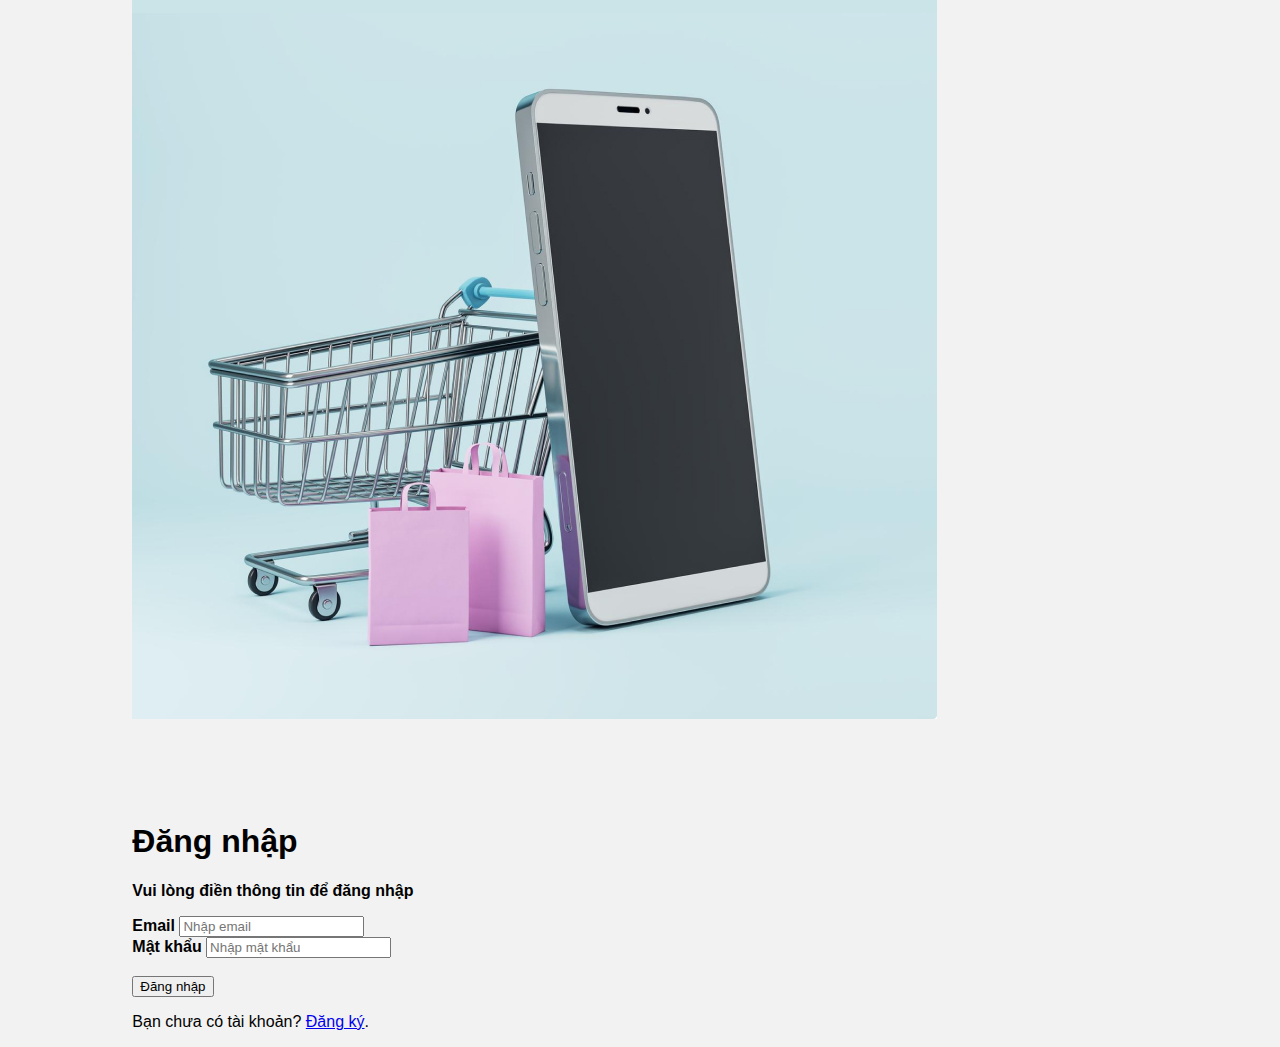
==== login.html @ 10e3934b "Thiết kế giao diện trang chủ" ====
<!DOCTYPE html>
<html lang="en">
  <head>
    <meta charset="UTF-8" />
    <meta name="viewport" content="width=device-width, initial-scale=1.0" />
    <title>Đăng nhập</title>
    <link rel="stylesheet" href="styles.css" />
    <link rel="stylesheet" href="/css/login.css" />
  </head>

  <body>
    <div id="wrapper">
      <div id="header">
        <div class="logo">
          <img src="img/logo.png" alt="Logo" />
        </div>
        <nav class="main-nav">
          <a href="#">Trang chủ</a>
          <a href="#">Sản Phẩm</a>
          <a href="#">Liên hệ</a>
          <a href="#">Góp ý</a>
        </nav>
        <div id="actions">
          <div class="search">
            <input
              type="text"
              class="searchTerm"
              placeholder="What are you looking for?"
            />
            <button type="submit" class="searchButton">
              <i class="fa fa-search">🔍</i>
            </button>
          </div>
        </div>
      </div>
      <div id="main-content">
        <div class="container">
          <div>
            <img src="img/authscreen.jpg" class="login-image" alt="User Icon" />
          </div>
          <div style="margin-top: 100px; width: 500px">
            <h1>Đăng nhập</h1>
            <p><b>Vui lòng điền thông tin để đăng nhập</b></p>
            <form action="/login" method="POST">
              <div class="login-form">
                <label for="email" class="form-label"><b>Email</b></label>
                <input
                  type="text"
                  placeholder="Nhập email"
                  name="email"
                  class="form-field"
                  required
                />
              </div>
              <div class="login-form">
                <label for="psw" class="form-label"><b>Mật khẩu</b></label>
                <input
                  type="password"
                  placeholder="Nhập mật khẩu"
                  name="psw"
                  class="form-field"
                  required
                />
              </div>
              <br />
              <div>
                <button type="submit" class="registerbtn">Đăng nhập</button>
              </div>
              <div class="container signin">
                <p>Bạn chưa có tài khoản? <a href="/register">Đăng ký</a>.</p>
              </div>
            </form>
          </div>
        </div>
      </div>
      <footer></footer>
    </div>
  </body>
</html>
---- styles.css ----
body {
  font-family: 'Open Sans', sans-serif;
  background: #f2f2f2;
  margin: 0;
  padding: 0;
}

#wrapper {
  width: auto;
  height: auto;
}

#header {
  display: flex;
  align-items: center;
  border-bottom: 1px solid #ccc;
  padding: 0 20px;
}

.logo img {
  width: 80px;
  height: 80px;
  margin: 0 20px;
}

.main-nav {
  display: flex;
  gap: 15px;
  flex-grow: 1;
  margin-left: 300px;

}

.main-nav a {
  text-decoration: none;
  color: black;
  display: block;
}

.main-nav a:hover {
  text-decoration: underline;
  background:#ccc;
  color:black;
}

.search {
  position: relative;
  width: 100%;
  max-width: 400px;
  margin: auto;
}

.searchTerm {
  width: 80%;
  padding: 10px 50px 10px 10px;
  border: 1px solid #ccc;
  border-radius: 25px;
  outline: none;
}

.searchButton {
  position: absolute;
  right: 10px;
  top: 50%;
  transform: translateY(-50%);
  border: none;
  background: none;
  cursor: pointer;
}

.searchButton i {
  font-size: 16px;
}

#actions {
  display: flex;
  gap: 20px;
  align-items: center;
  margin-right: 30px;
}

#actions .item img,
#actions .item_cart img {
  max-height: 40px;
}



#menu_left {
  width: 20%;
  padding: 20px;
  border-right: 1px solid #ccc;
}

#menu_left ul {
  list-style: none;
  padding: 0;
}

#menu_left ul li {
  margin: 15px 0;
  position: relative;
}

#menu_left ul li a {
  color: #000;
  text-decoration: none;
  display: block;
  padding: 0 16px;
}

#menu_left ul li:hover {
  background: gainsboro;
}

#menu_left .sub-menu {
  position: absolute;
  left: 100%;
  top: 0;
  width: 200px;
  display: none;
  background: #f5f5f5;
  border-left: 1px solid #f5f5f5;
  font-size: 90%;
  border-radius: 0 10px 10px 0;
}

#menu_left li:hover .sub-menu {
  display: block;
}

#banner {
  width: 80%;
  padding: 20px;
  background-color: #f5f5f5;
}

#banner .box-right {
  width: 100%;
  padding: 20px;
  background-color: #fff;
  text-align: center;
}

#banner .box-right h2 {
  font-size: 2em;
  margin: 0;
}

#banner .box-right p {
  margin: 20px 0;
  font-size: 1.2em;
}

main {
  display: flex;
  padding: 20px;
}

.sidebar {
  width: 20%;
  padding-right: 20px;
}

.sidebar ul {
  list-style: none;
  padding: 0;
  margin: 0;
}

.sidebar li {
  margin-bottom: 10px;
}

.sidebar a {
  text-decoration: none;
  color: #333;
  display: block;
  padding: 10px;
  border: 1px solid #ddd;
  border-radius: 4px;
}

.main-banner {
  width: 80%;
}

.slider{
  width: auto;
  max-width: 100vw;
  height: 700px;
  margin: auto;
  position: relative;
  overflow: hidden;
}
.slider .list{
  position: absolute;
  width: max-content;
  height: 100%;
  left: 0;
  top: 0;
  display: flex;
  transition: 1s;
}
.slider .list img{
  width: 1000px;
  max-width: 100vw;
  height: 100%;
  object-fit: cover;
}
.slider .buttons{
  position:relative;
  top: 45%;
  left: 5%;
  width: 90%;
  display: flex;
  justify-content: space-between;
}
.slider .buttons button{
  width: 50px;
  height: 50px;
  border-radius: 50%;
  background-color:burlywood;
  color:#333;
  border: none;
  font-family: monospace;
  font-weight: bold;
}
.slider .dots{
  position: absolute;
  bottom: 10px;
  left: 0;
  color:burlywood;
  width: 100%;
  margin: 0;
  padding: 0;
  display: flex;
  justify-content: center;
}
.slider .dots li{
  list-style: none;
  width: 10px;
  height: 10px;
  background-color:blanchedalmond;
  margin: 10px;
  border-radius: 20px;
  transition: 0.5s;
}
.slider .dots li.active{
  width: 30px;
}
@media screen and (max-width: 768px){
  .slider{
      height: 400px;
  }
}
---- css/login.css ----
body {
    font-family: 'Open Sans', sans-serif;
    background: #f2f2f2;
    margin: 0;
    padding: 0;
    display: flex;
    justify-content: center;
    align-items: center;
    height: 100vh;
}

#login-wrapper {
    display: flex;
    justify-content: center;
    align-items: center;
    width: 100%;
    height: 100%;
    background: #f2f2f2;
}

#login-box {
    background: #fff;
    padding: 40px;
    border-radius: 10px;
    box-shadow: 0 0 10px rgba(0, 0, 0, 0.1);
    text-align: center;
    width: 300px;
}

#login-box h2 {
    margin: 0 0 20px;
    font-size: 24px;
    color: #333;
}

.input-box {
    position: relative;
    margin-bottom: 30px;
}

.input-box input {
    width: 100%;
    padding: 10px 10px 10px 0;
    background: none;
    border: none;
    border-bottom: 1px solid #ccc;
    outline: none;
    color: #333;
    font-size: 16px;
}

.input-box label {
    position: absolute;
    top: 0;
    left: 0;
    padding: 10px 0;
    pointer-events: none;
    font-size: 16px;
    color: #999;
    transition: 0.5s;
}

.input-box input:focus ~ label,
.input-box input:valid ~ label {
    top: -20px;
    left: 0;
    color: #007BFF;
    font-size: 12px;
}

.login-button {
    width: 100%;
    padding: 10px;
    border: none;
    background: #007BFF;
    color: #fff;
    font-size: 16px;
    cursor: pointer;
    border-radius: 5px;
    transition: background 0.3s;
}

.login-button:hover {
    background: #0056b3;
}

.login-links {
    margin-top: 20px;
}

.login-links a {
    color: #007BFF;
    text-decoration: none;
    font-size: 14px;
}

.login-links a:hover {
    text-decoration: underline;
}
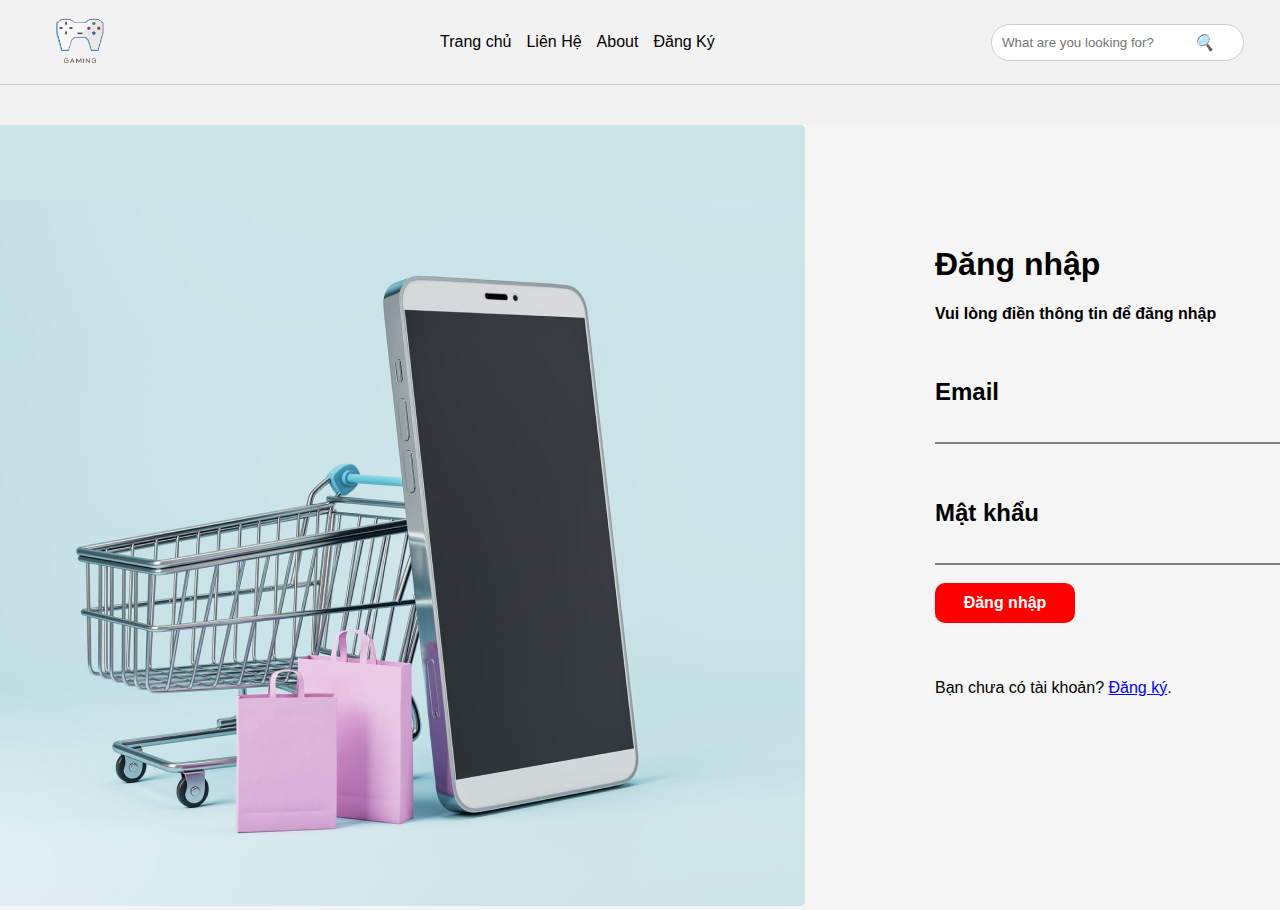
==== commit fc719e31: "Trang About và Liên hệ" ====
--- a/login.html
+++ b/login.html
@@ -4,7 +4,7 @@
     <meta charset="UTF-8" />
     <meta name="viewport" content="width=device-width, initial-scale=1.0" />
     <title>Đăng nhập</title>
-    <link rel="stylesheet" href="styles.css" />
+    <link rel="stylesheet" href="/styles.css" />
     <link rel="stylesheet" href="/css/login.css" />
   </head>
 
@@ -15,11 +15,11 @@
           <img src="img/logo.png" alt="Logo" />
         </div>
         <nav class="main-nav">
-          <a href="#">Trang chủ</a>
-          <a href="#">Sản Phẩm</a>
-          <a href="#">Liên hệ</a>
-          <a href="#">Góp ý</a>
-        </nav>
+          <a href="html/home.html">Trang chủ</a>
+          <a href="html/contact.html">Liên Hệ</a>
+          <a href="html/about.html">About</a>
+          <a href="login.html">Đăng Ký</a>
+      </nav>
         <div id="actions">
           <div class="search">
             <input
--- a/styles.css
+++ b/styles.css
@@ -35,6 +35,7 @@
   text-decoration: none;
   color: black;
   display: block;
+  
 }
 
 .main-nav a:hover {
--- a/css/login.css
+++ b/css/login.css
@@ -1,99 +1,93 @@
-body {
-    font-family: 'Open Sans', sans-serif;
-    background: #f2f2f2;
-    margin: 0;
-    padding: 0;
-    display: flex;
-    justify-content: center;
-    align-items: center;
-    height: 100vh;
+.container {
+  display: flex;
+  margin-top: 40px;
+  background-color: #f5f5f5;
+  gap: 130px;
 }
 
-#login-wrapper {
-    display: flex;
-    justify-content: center;
-    align-items: center;
-    width: 100%;
-    height: 100%;
-    background: #f2f2f2;
+.login-form{
+  position: relative;
+  padding: 15px 0 0;
+  margin-top: 40px;
+  width: 100%;
+  ;
 }
 
-#login-box {
-    background: #fff;
-    padding: 40px;
-    border-radius: 10px;
-    box-shadow: 0 0 10px rgba(0, 0, 0, 0.1);
-    text-align: center;
-    width: 300px;
+.form-field {
+  font-family: inherit;
+  width: 100%;
+  border: 0;
+  border-bottom: 2px solid gray;
+  outline: 0;
+  font-size: 1.3rem;
+  color: black;
+  padding: 7px 0;
+  background: transparent;
+  transition: border-color 0.2s;
+
+  &::placeholder {
+    color: transparent;
+  }
+
+  /* &:placeholder-shown ~ .form-label {
+    font-size: 1.3rem;
+    cursor: text;
+    top: 20px;
+  } */
 }
 
-#login-box h2 {
-    margin: 0 0 20px;
-    font-size: 24px;
-    color: #333;
+.form-label {
+  position: relative;
+  top: 0;;
+  display: block;
+  transition: 0.2s;
+  font-size: 1.5rem;
+  color: black;
 }
 
-.input-box {
-    position: relative;
-    margin-bottom: 30px;
+.form-field:focus {
+  /* ~ .form-label {
+    position: absolute;
+    top: 0;
+    display: block;
+    transition: 0.2s;
+    font-size: 1rem;
+    color: #11998e;
+    font-weight: 700;
+  } */
+  
+  font-weight: 700;
+  border-width: 2px;
+  border-image: linear-gradient(to right, #11998e, #38ef7d);
+  border-image-slice: 1;
 }
 
-.input-box input {
-    width: 100%;
-    padding: 10px 10px 10px 0;
-    background: none;
-    border: none;
-    border-bottom: 1px solid #ccc;
-    outline: none;
-    color: #333;
-    font-size: 16px;
+.form-field {
+  /* position: absolute; */
+  top: 0;
+  display: block;
+  transition: 0.2s;
+  font-size: 1.2rem;
+  color: gray;
 }
 
-.input-box label {
-    position: absolute;
-    top: 0;
-    left: 0;
-    padding: 10px 0;
-    pointer-events: none;
-    font-size: 16px;
-    color: #999;
-    transition: 0.5s;
+.login-image {
+    width: 805px;
+    height: 781px;
+
 }
 
-.input-box input:focus ~ label,
-.input-box input:valid ~ label {
-    top: -20px;
-    left: 0;
-    color: #007BFF;
-    font-size: 12px;
+.registerbtn {
+    background-color: red;
+    width: 140px;
+    height: 40px;
+    border: none;
+    border-radius: 10px;
+    font-size: 1rem;
+    font-weight: bold;
+    color: white;
 }
 
-.login-button {
-    width: 100%;
-    padding: 10px;
-    border: none;
-    background: #007BFF;
-    color: #fff;
-    font-size: 16px;
-    cursor: pointer;
-    border-radius: 5px;
-    transition: background 0.3s;
-}
-
-.login-button:hover {
-    background: #0056b3;
-}
-
-.login-links {
-    margin-top: 20px;
-}
-
-.login-links a {
-    color: #007BFF;
-    text-decoration: none;
-    font-size: 14px;
-}
-
-.login-links a:hover {
-    text-decoration: underline;
-}
+.registerbtn:hover {
+    background-color: #0c2e8b;
+}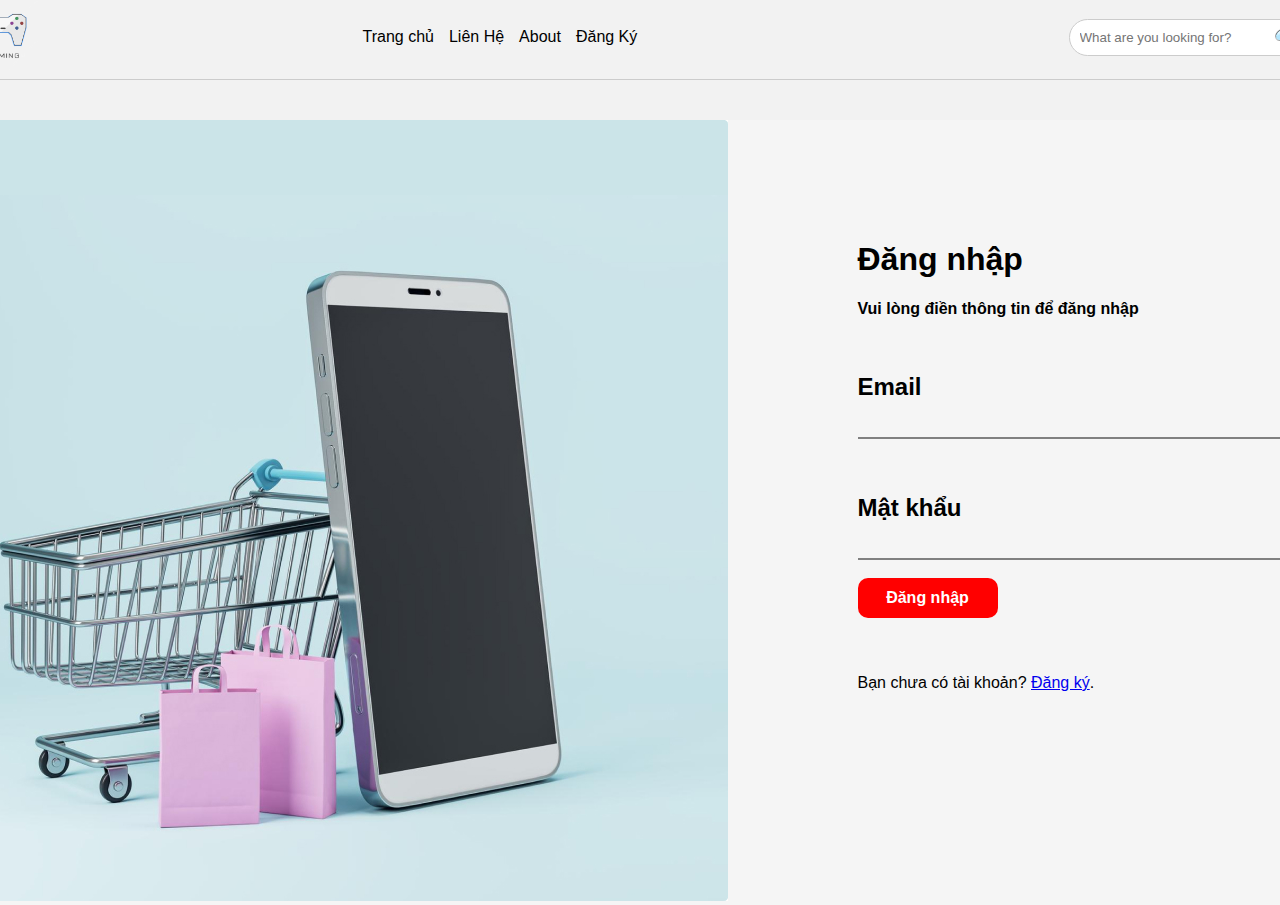
==== commit 55d0fe4e: "Giải quyết xung đột trong file CSS" ====
--- a/login.html
+++ b/login.html
@@ -4,7 +4,7 @@
     <meta charset="UTF-8" />
     <meta name="viewport" content="width=device-width, initial-scale=1.0" />
     <title>Đăng nhập</title>
-    <link rel="stylesheet" href="/styles.css" />
+    <link rel="stylesheet" href="/css/styles.css" />
     <link rel="stylesheet" href="/css/login.css" />
   </head>
 
--- a/css/styles.css
+++ b/css/styles.css
@@ -0,0 +1,257 @@
+body {
+  font-family: 'Open Sans', sans-serif;
+  background: #f2f2f2;
+  margin: 0;
+  padding: 0;
+}
+
+#wrapper {
+  width: auto;
+  height: auto;
+}
+
+#header {
+  display: flex;
+  align-items: center;
+  border-bottom: 1px solid #ccc;
+  padding: 0 20px;
+}
+
+.logo img {
+  width: 80px;
+  height: 80px;
+  margin: 0 20px;
+}
+
+.main-nav {
+  display: flex;
+  gap: 15px;
+  flex-grow: 1;
+  margin-left: 300px;
+
+}
+
+.main-nav a {
+  text-decoration: none;
+  color: black;
+  display: block;
+  
+}
+
+.main-nav a:hover {
+  text-decoration: underline;
+  background:#ccc;
+  color:black;
+}
+
+.search {
+  position: relative;
+  width: 100%;
+  max-width: 400px;
+  margin: auto;
+}
+
+.searchTerm {
+  width: 80%;
+  padding: 10px 50px 10px 10px;
+  border: 1px solid #ccc;
+  border-radius: 25px;
+  outline: none;
+}
+
+.searchButton {
+  position: absolute;
+  right: 10px;
+  top: 50%;
+  transform: translateY(-50%);
+  border: none;
+  background: none;
+  cursor: pointer;
+}
+
+.searchButton i {
+  font-size: 16px;
+}
+
+#actions {
+  display: flex;
+  gap: 20px;
+  align-items: center;
+  margin-right: 30px;
+}
+
+#actions .item img,
+#actions .item_cart img {
+  max-height: 40px;
+}
+
+
+
+#menu_left {
+  width: 20%;
+  padding: 20px;
+  border-right: 1px solid #ccc;
+}
+
+#menu_left ul {
+  list-style: none;
+  padding: 0;
+}
+
+#menu_left ul li {
+  margin: 15px 0;
+  position: relative;
+}
+
+#menu_left ul li a {
+  color: #000;
+  text-decoration: none;
+  display: block;
+  padding: 0 16px;
+}
+
+#menu_left ul li:hover {
+  background: gainsboro;
+}
+
+#menu_left .sub-menu {
+  position: absolute;
+  left: 100%;
+  top: 0;
+  width: 200px;
+  display: none;
+  background: #f5f5f5;
+  border-left: 1px solid #f5f5f5;
+  font-size: 90%;
+  border-radius: 0 10px 10px 0;
+}
+
+#menu_left li:hover .sub-menu {
+  display: block;
+}
+
+#banner {
+  width: 80%;
+  padding: 20px;
+  background-color: #f5f5f5;
+}
+
+#banner .box-right {
+  width: 100%;
+  padding: 20px;
+  background-color: #fff;
+  text-align: center;
+}
+
+#banner .box-right h2 {
+  font-size: 2em;
+  margin: 0;
+}
+
+#banner .box-right p {
+  margin: 20px 0;
+  font-size: 1.2em;
+}
+
+main {
+  display: flex;
+  padding: 20px;
+}
+
+.sidebar {
+  width: 20%;
+  padding-right: 20px;
+}
+
+.sidebar ul {
+  list-style: none;
+  padding: 0;
+  margin: 0;
+}
+
+.sidebar li {
+  margin-bottom: 10px;
+}
+
+.sidebar a {
+  text-decoration: none;
+  color: #333;
+  display: block;
+  padding: 10px;
+  border: 1px solid #ddd;
+  border-radius: 4px;
+}
+
+.main-banner {
+  width: 80%;
+}
+
+.slider{
+  width: auto;
+  max-width: 100vw;
+  height: 700px;
+  margin: auto;
+  position: relative;
+  overflow: hidden;
+}
+.slider .list{
+  position: absolute;
+  width: max-content;
+  height: 100%;
+  left: 0;
+  top: 0;
+  display: flex;
+  transition: 1s;
+}
+.slider .list img{
+  width: 1000px;
+  max-width: 100vw;
+  height: 100%;
+  object-fit: cover;
+}
+.slider .buttons{
+  position:relative;
+  top: 45%;
+  left: 5%;
+  width: 90%;
+  display: flex;
+  justify-content: space-between;
+}
+.slider .buttons button{
+  width: 50px;
+  height: 50px;
+  border-radius: 50%;
+  background-color:burlywood;
+  color:#333;
+  border: none;
+  font-family: monospace;
+  font-weight: bold;
+}
+.slider .dots{
+  position: absolute;
+  bottom: 10px;
+  left: 0;
+  color:burlywood;
+  width: 100%;
+  margin: 0;
+  padding: 0;
+  display: flex;
+  justify-content: center;
+}
+.slider .dots li{
+  list-style: none;
+  width: 10px;
+  height: 10px;
+  background-color:blanchedalmond;
+  margin: 10px;
+  border-radius: 20px;
+  transition: 0.5s;
+}
+.slider .dots li.active{
+  width: 30px;
+}
+@media screen and (max-width: 768px){
+  .slider{
+      height: 400px;
+  }
+}--- a/css/login.css
+++ b/css/login.css
@@ -90,4 +90,103 @@
 
 .registerbtn:hover {
     background-color: #0c2e8b;
-}+}
+body {
+    font-family: 'Open Sans', sans-serif;
+    background: #f2f2f2;
+    margin: 0;
+    padding: 0;
+    display: flex;
+    justify-content: center;
+    align-items: center;
+    height: 100vh;
+}
+
+#login-wrapper {
+    display: flex;
+    justify-content: center;
+    align-items: center;
+    width: 100%;
+    height: 100%;
+    background: #f2f2f2;
+}
+
+#login-box {
+    background: #fff;
+    padding: 40px;
+    border-radius: 10px;
+    box-shadow: 0 0 10px rgba(0, 0, 0, 0.1);
+    text-align: center;
+    width: 300px;
+}
+
+#login-box h2 {
+    margin: 0 0 20px;
+    font-size: 24px;
+    color: #333;
+}
+
+.input-box {
+    position: relative;
+    margin-bottom: 30px;
+}
+
+.input-box input {
+    width: 100%;
+    padding: 10px 10px 10px 0;
+    background: none;
+    border: none;
+    border-bottom: 1px solid #ccc;
+    outline: none;
+    color: #333;
+    font-size: 16px;
+}
+
+.input-box label {
+    position: absolute;
+    top: 0;
+    left: 0;
+    padding: 10px 0;
+    pointer-events: none;
+    font-size: 16px;
+    color: #999;
+    transition: 0.5s;
+}
+
+.input-box input:focus ~ label,
+.input-box input:valid ~ label {
+    top: -20px;
+    left: 0;
+    color: #007BFF;
+    font-size: 12px;
+}
+
+.login-button {
+    width: 100%;
+    padding: 10px;
+    border: none;
+    background: #007BFF;
+    color: #fff;
+    font-size: 16px;
+    cursor: pointer;
+    border-radius: 5px;
+    transition: background 0.3s;
+}
+
+.login-button:hover {
+    background: #0056b3;
+}
+
+.login-links {
+    margin-top: 20px;
+}
+
+.login-links a {
+    color: #007BFF;
+    text-decoration: none;
+    font-size: 14px;
+}
+
+.login-links a:hover {
+    text-decoration: underline;
+}
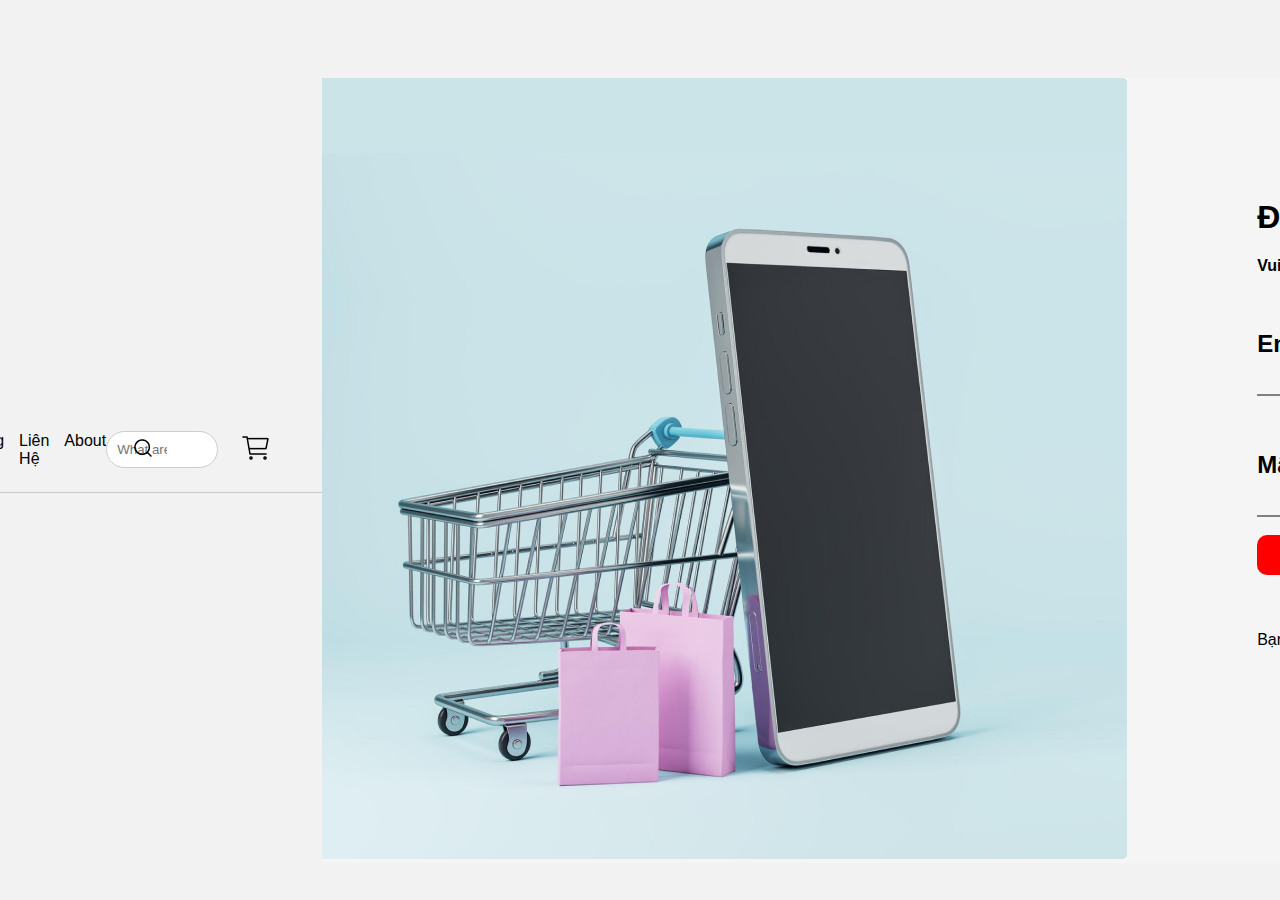
==== commit c1c569de: "Edit login.html and done signup.html" ====
--- a/login.html
+++ b/login.html
@@ -9,30 +9,30 @@
   </head>
 
   <body>
-    <div id="wrapper">
-      <div id="header">
+    <header id="header">
         <div class="logo">
-          <img src="img/logo.png" alt="Logo" />
+            <img src="img/logo.png" alt="Logo">
         </div>
         <nav class="main-nav">
-          <a href="html/home.html">Trang chủ</a>
-          <a href="html/contact.html">Liên Hệ</a>
-          <a href="html/about.html">About</a>
-          <a href="login.html">Đăng Ký</a>
-      </nav>
+            <a href="/e-commerce/html/home.html">Trang chủ</a>
+            <a href="/e-commerce/html/contact.html">Liên Hệ</a>
+            <a href="/e-commerce/html/about.html">About</a>
+        </nav>
         <div id="actions">
-          <div class="search">
-            <input
-              type="text"
-              class="searchTerm"
-              placeholder="What are you looking for?"
-            />
-            <button type="submit" class="searchButton">
-              <i class="fa fa-search">🔍</i>
-            </button>
-          </div>
+            <div class="search">
+                <input type="text" class="searchTerm" placeholder="What are you looking for?">
+                <button type="submit" class="searchButton">
+                    <i class="fa fa-search"><img src="/img/Search_button.png" alt="Search"></i>
+                </button>
+            </div>
+            <div class="item">
+                <a href="./html/yeuthich.html"><img src="img/heart_icon.png" alt="User Icon"></a>
+            </div>
+            <div class="item_cart">
+                <a href="/e-commerce/html/cart.html"><img src="img/cart_icon.png" alt="Cart Icon"></a>
+            </div>
         </div>
-      </div>
+    </header>
       <div id="main-content">
         <div class="container">
           <div>
@@ -67,7 +67,7 @@
                 <button type="submit" class="registerbtn">Đăng nhập</button>
               </div>
               <div class="container signin">
-                <p>Bạn chưa có tài khoản? <a href="/register">Đăng ký</a>.</p>
+                <p>Bạn chưa có tài khoản? <a href="signup.html">Đăng ký</a>.</p>
               </div>
             </form>
           </div>
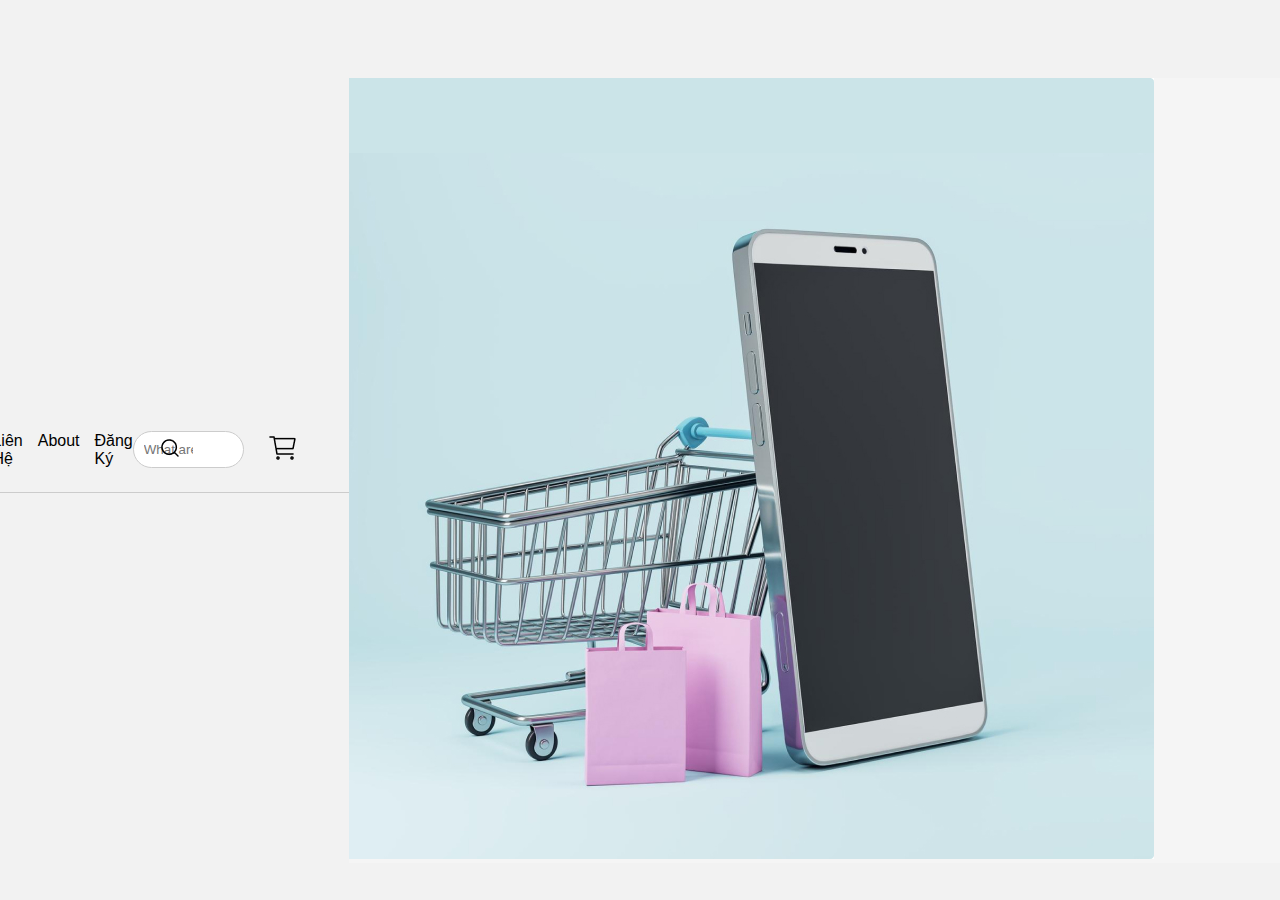
==== commit cf328811: "Merge pull request #4 from thanhquang2004/feature/homepage-design" ====
--- a/login.html
+++ b/login.html
@@ -14,10 +14,12 @@
             <img src="img/logo.png" alt="Logo">
         </div>
         <nav class="main-nav">
-            <a href="/e-commerce/html/home.html">Trang chủ</a>
-            <a href="/e-commerce/html/contact.html">Liên Hệ</a>
-            <a href="/e-commerce/html/about.html">About</a>
-        </nav>
+          <a href="html/home.html">Trang chủ</a>
+          <a href="html/contact.html">Liên Hệ</a>
+          <a href="html/about.html">About</a>
+          <a href="login.html">Đăng Ký</a>
+      </nav>
+
         <div id="actions">
             <div class="search">
                 <input type="text" class="searchTerm" placeholder="What are you looking for?">
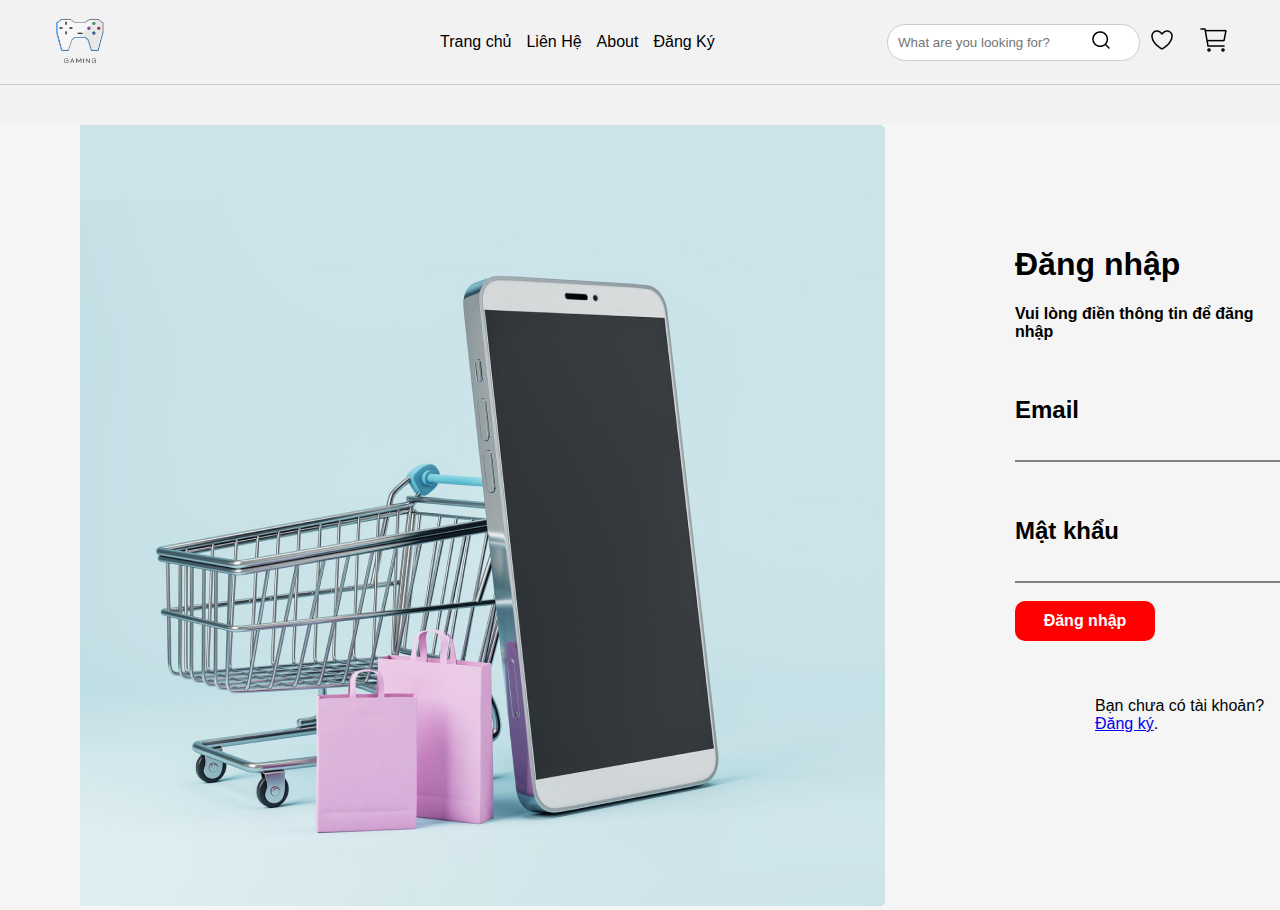
==== commit 5ff8f6c5: "giao dien" ====
--- a/login.html
+++ b/login.html
@@ -14,7 +14,7 @@
             <img src="img/logo.png" alt="Logo">
         </div>
         <nav class="main-nav">
-          <a href="html/home.html">Trang chủ</a>
+          <a href="/index.html">Trang chủ</a>
           <a href="html/contact.html">Liên Hệ</a>
           <a href="html/about.html">About</a>
           <a href="login.html">Đăng Ký</a>
@@ -28,17 +28,17 @@
                 </button>
             </div>
             <div class="item">
-                <a href="./html/yeuthich.html"><img src="img/heart_icon.png" alt="User Icon"></a>
+                <a href="/html/yeuthich.html"><img src="img/heart_icon.png" alt="User Icon"></a>
             </div>
             <div class="item_cart">
-                <a href="/e-commerce/html/cart.html"><img src="img/cart_icon.png" alt="Cart Icon"></a>
+                <a href="/html/cart.html"><img src="/img/cart_icon.png" alt="Cart Icon"></a>
             </div>
         </div>
     </header>
       <div id="main-content">
         <div class="container">
           <div>
-            <img src="img/authscreen.jpg" class="login-image" alt="User Icon" />
+            <img src="/img/authscreen.jpg" class="login-image" alt="User Icon" />
           </div>
           <div style="margin-top: 100px; width: 500px">
             <h1>Đăng nhập</h1>
@@ -69,7 +69,7 @@
                 <button type="submit" class="registerbtn">Đăng nhập</button>
               </div>
               <div class="container signin">
-                <p>Bạn chưa có tài khoản? <a href="signup.html">Đăng ký</a>.</p>
+                <p>Bạn chưa có tài khoản? <a href="/signup.html">Đăng ký</a>.</p>
               </div>
             </form>
           </div>
--- a/css/styles.css
+++ b/css/styles.css
@@ -35,7 +35,6 @@
   text-decoration: none;
   color: black;
   display: block;
-  
 }
 
 .main-nav a:hover {
--- a/css/login.css
+++ b/css/login.css
@@ -3,6 +3,7 @@
   margin-top: 40px;
   background-color: #f5f5f5;
   gap: 130px;
+  padding-left: 80px;
 }
 
 .login-form{
@@ -90,103 +91,4 @@
 
 .registerbtn:hover {
     background-color: #0c2e8b;
-}
-body {
-    font-family: 'Open Sans', sans-serif;
-    background: #f2f2f2;
-    margin: 0;
-    padding: 0;
-    display: flex;
-    justify-content: center;
-    align-items: center;
-    height: 100vh;
-}
-
-#login-wrapper {
-    display: flex;
-    justify-content: center;
-    align-items: center;
-    width: 100%;
-    height: 100%;
-    background: #f2f2f2;
-}
-
-#login-box {
-    background: #fff;
-    padding: 40px;
-    border-radius: 10px;
-    box-shadow: 0 0 10px rgba(0, 0, 0, 0.1);
-    text-align: center;
-    width: 300px;
-}
-
-#login-box h2 {
-    margin: 0 0 20px;
-    font-size: 24px;
-    color: #333;
-}
-
-.input-box {
-    position: relative;
-    margin-bottom: 30px;
-}
-
-.input-box input {
-    width: 100%;
-    padding: 10px 10px 10px 0;
-    background: none;
-    border: none;
-    border-bottom: 1px solid #ccc;
-    outline: none;
-    color: #333;
-    font-size: 16px;
-}
-
-.input-box label {
-    position: absolute;
-    top: 0;
-    left: 0;
-    padding: 10px 0;
-    pointer-events: none;
-    font-size: 16px;
-    color: #999;
-    transition: 0.5s;
-}
-
-.input-box input:focus ~ label,
-.input-box input:valid ~ label {
-    top: -20px;
-    left: 0;
-    color: #007BFF;
-    font-size: 12px;
-}
-
-.login-button {
-    width: 100%;
-    padding: 10px;
-    border: none;
-    background: #007BFF;
-    color: #fff;
-    font-size: 16px;
-    cursor: pointer;
-    border-radius: 5px;
-    transition: background 0.3s;
-}
-
-.login-button:hover {
-    background: #0056b3;
-}
-
-.login-links {
-    margin-top: 20px;
-}
-
-.login-links a {
-    color: #007BFF;
-    text-decoration: none;
-    font-size: 14px;
-}
-
-.login-links a:hover {
-    text-decoration: underline;
-}
+}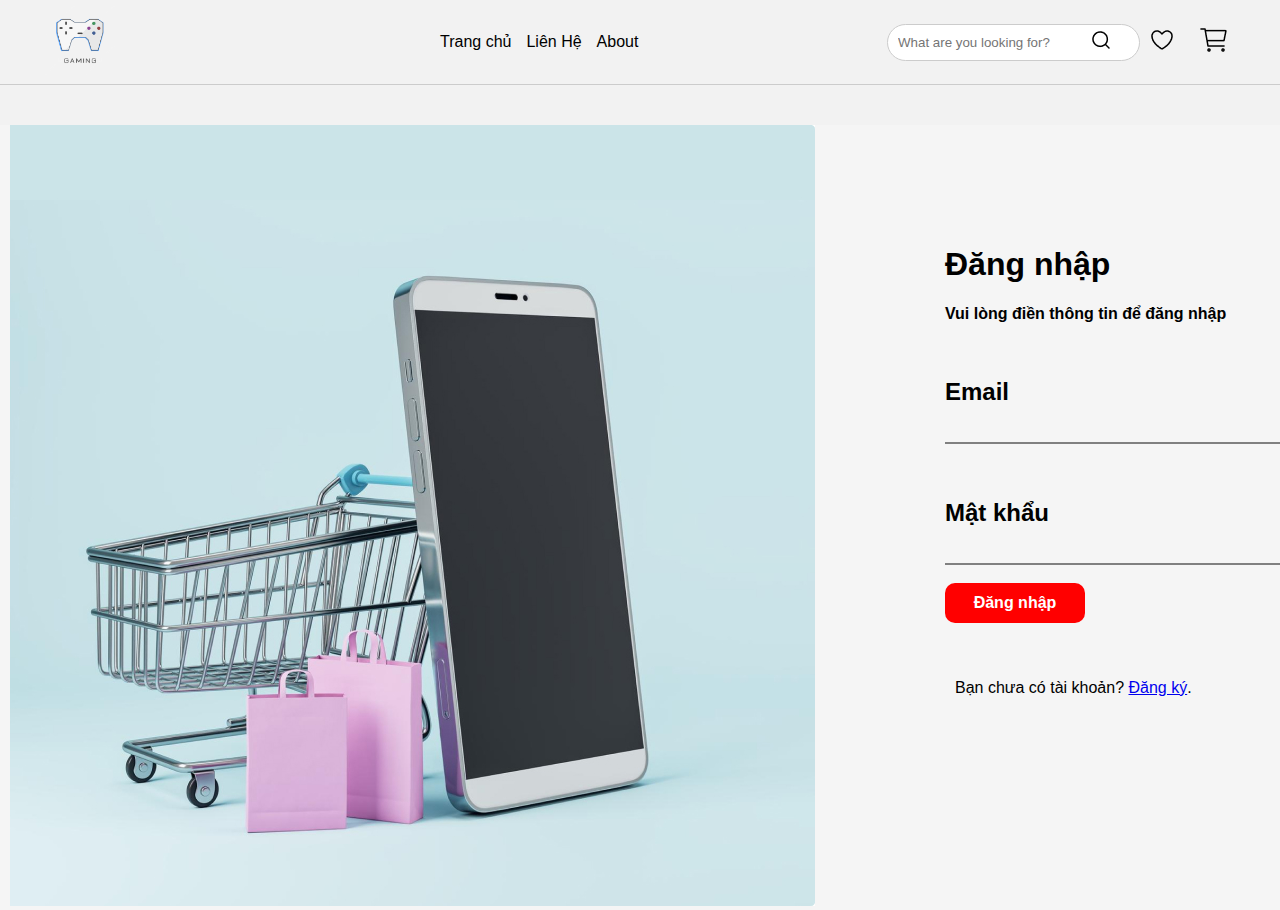
==== commit f56de74e: "Complete show product in cart" ====
--- a/login.html
+++ b/login.html
@@ -14,10 +14,9 @@
             <img src="img/logo.png" alt="Logo">
         </div>
         <nav class="main-nav">
-          <a href="/index.html">Trang chủ</a>
+          <a href="html/home.html">Trang chủ</a>
           <a href="html/contact.html">Liên Hệ</a>
           <a href="html/about.html">About</a>
-          <a href="login.html">Đăng Ký</a>
       </nav>
 
         <div id="actions">
@@ -28,17 +27,17 @@
                 </button>
             </div>
             <div class="item">
-                <a href="/html/yeuthich.html"><img src="img/heart_icon.png" alt="User Icon"></a>
+                <a href="./html/yeuthich.html"><img src="img/heart_icon.png" alt="User Icon"></a>
             </div>
             <div class="item_cart">
-                <a href="/html/cart.html"><img src="/img/cart_icon.png" alt="Cart Icon"></a>
+                <a href="/e-commerce/html/cart.html"><img src="img/cart_icon.png" alt="Cart Icon"></a>
             </div>
         </div>
     </header>
       <div id="main-content">
         <div class="container">
           <div>
-            <img src="/img/authscreen.jpg" class="login-image" alt="User Icon" />
+            <img src="img/authscreen.jpg" class="login-image" alt="User Icon" />
           </div>
           <div style="margin-top: 100px; width: 500px">
             <h1>Đăng nhập</h1>
@@ -69,7 +68,7 @@
                 <button type="submit" class="registerbtn">Đăng nhập</button>
               </div>
               <div class="container signin">
-                <p>Bạn chưa có tài khoản? <a href="/signup.html">Đăng ký</a>.</p>
+                <p>Bạn chưa có tài khoản? <a href="signup.html">Đăng ký</a>.</p>
               </div>
             </form>
           </div>
--- a/css/styles.css
+++ b/css/styles.css
@@ -39,7 +39,6 @@
 
 .main-nav a:hover {
   text-decoration: underline;
-  background:#ccc;
   color:black;
 }
 
@@ -182,13 +181,16 @@
 }
 
 .main-banner {
-  width: 80%;
-}
+  width: 70%; /* Giảm chiều rộng từ 90% xuống 70% */
+  margin: auto; /* Đặt phần tử vào giữa trang */
+  padding: 20px; /* Thêm khoảng cách bên trong */
+}
+
 
 .slider{
   width: auto;
   max-width: 100vw;
-  height: 700px;
+  height: 510px;
   margin: auto;
   position: relative;
   overflow: hidden;
@@ -200,12 +202,12 @@
   left: 0;
   top: 0;
   display: flex;
-  transition: 1s;
+  transition: 1.5s;
 }
 .slider .list img{
-  width: 1000px;
-  max-width: 100vw;
-  height: 100%;
+  width: auto;
+  max-width: 1000vw;
+  height: 500px;
   object-fit: cover;
 }
 .slider .buttons{
@@ -253,4 +255,69 @@
   .slider{
       height: 400px;
   }
-}+}
+
+#footer {
+  background-color: #000;
+  color: #fff;
+  padding: 20px;
+  text-align: left;
+  height: auto;
+}
+
+#footer a {
+  color: #fff; /* Đảm bảo rằng các liên kết cũng có màu trắng */
+}
+
+.footer-section {
+  display: flex;
+  justify-content: space-between;
+  flex-wrap: wrap;
+}
+
+.footer-section div {
+  flex: 1;
+  margin: 10px;
+  min-width: 200px; /* Đảm bảo chiều rộng tối thiểu */
+}
+
+.footer-section h4 {
+  font-size: 16px;
+  margin-bottom: 10px;
+}
+
+.footer-section p, .footer-section a, .footer-section ul {
+  font-size: 14px;
+  line-height: 1.6;
+}
+
+.footer-section ul {
+  list-style: none;
+  padding: 0;
+}
+
+.footer-section ul li {
+  margin: 5px 0;
+}
+
+.footer-section ul.social-links {
+  display: flex;
+  justify-content: flex-start;
+  margin-top: 10px;
+}
+
+.footer-section ul.social-links li {
+  margin-right: 10px;
+}
+
+.footer-section ul.social-links li img {
+  width: 24px;
+  height: 24px;
+}
+
+.footer-bottom {
+  text-align: center;
+  padding: 10px 0;
+  border-top: 1px solid #333;
+  margin-top: 20px;
+}
--- a/css/login.css
+++ b/css/login.css
@@ -3,7 +3,7 @@
   margin-top: 40px;
   background-color: #f5f5f5;
   gap: 130px;
-  padding-left: 80px;
+  padding-left: 10px;
 }
 
 .login-form{
